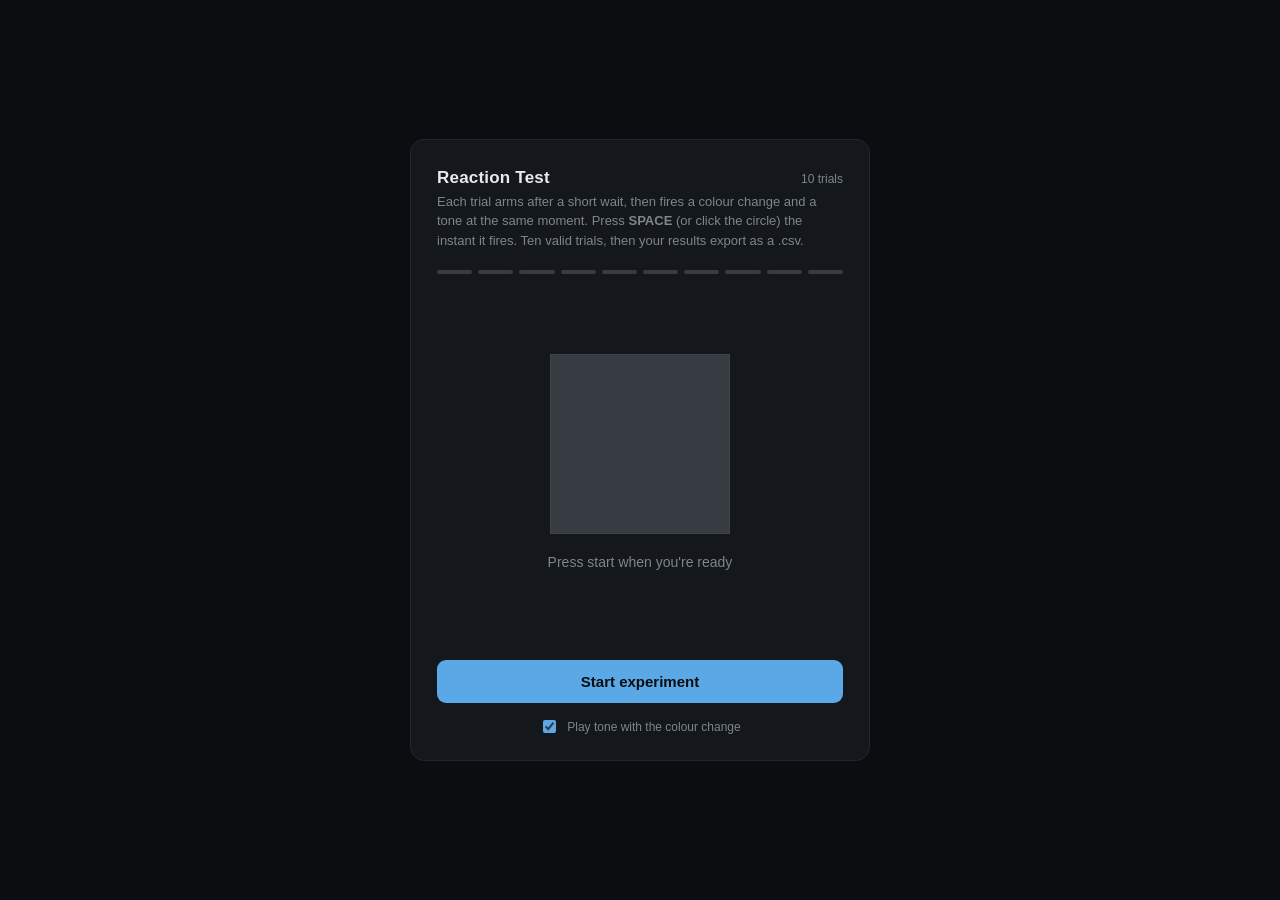
==== ReactionTimeExperiment/index.html @ 125cfa52 "added mission text element and initial script logic" ====
<!DOCTYPE html>
<html lang="en">
<head>
<meta charset="UTF-8">
<meta name="viewport" content="width=device-width, initial-scale=1">
<title>Reaction Test</title>
<link rel="stylesheet" href="style.css">
</head>
<body>

<div class="console">
  <div class="masthead">
    <h1>Reaction Test</h1>
    <span class="mode">10 trials</span>
  </div>
  <p class="subline" id="intro">
    Each trial arms after a short wait, then fires a colour change and a tone at the same
    moment. Press <strong>SPACE</strong> (or click the circle) the instant it fires. Ten valid
    trials, then your results export as a .csv.
  </p>

  <div class="ticks" id="ticks"></div>

  <div class="stage">
    <h2 class="mission-text" id="missionText"></h2>
    <div class="stimulus" id="stimulus" role="button" tabindex="0" aria-label="Reaction stimulus"></div>
    <div class="status" id="status">Press start when you're ready</div>
    <div class="readout" id="readout"></div>
  </div>

  <button class="btn" id="primaryBtn">Start experiment</button>

  <div id="resultsBlock" style="display:none;">
    <div class="stats">
      <div class="stat"><div class="v" id="statAvg">–</div><div class="l">avg ms</div></div>
      <div class="stat"><div class="v" id="statMin">–</div><div class="l">fastest</div></div>
      <div class="stat"><div class="v" id="statMax">–</div><div class="l">slowest</div></div>
    </div>
    <table class="results">
      <thead><tr><th>Trial</th><th class="num">Reaction (ms)</th></tr></thead>
      <tbody id="resultsBody"></tbody>
    </table>
    <div class="btn-row">
      <button class="btn secondary" id="restartBtn">Run again</button>
      <button class="btn" id="exportBtn">Export .csv</button>
    </div>
  </div>

  <label class="sound-toggle">
    <input type="checkbox" id="soundToggle" checked>
    Play tone with the colour change
  </label>
</div>

<script src="script.js"></script>
</body>
</html>
---- ReactionTimeExperiment/style.css ----
:root {
  --bg: #0B0D10;
  --panel: #14171B;
  --panel-border: #23272C;
  --text: #E7E9EA;
  --muted: #7C868F;
  --muted-dim: #4B535A;
  --idle: #363C42;
  --armed: #2E6DA8;
  --go: #F2C230;
  --good: #35C97B;
  --mid: #F2C230;
  --bad: #E5484D;
  --focus: #5AA9E6;
}

* { box-sizing: border-box; }

html, body { height: 100%; margin: 0; }

body {
  background: var(--bg);
  color: var(--text);
  font-family: -apple-system, BlinkMacSystemFont, "Segoe UI", Roboto, Helvetica, Arial, sans-serif;
  display: flex;
  align-items: center;
  justify-content: center;
  min-height: 100%;
  padding: 24px;
}

.console {
  width: 100%;
  max-width: 460px;
  background: var(--panel);
  border: 1px solid var(--panel-border);
  border-radius: 14px;
  padding: 28px 26px 24px;
}

.masthead {
  display: flex;
  align-items: baseline;
  justify-content: space-between;
  margin-bottom: 4px;
}
.masthead h1 { font-size: 17px; font-weight: 650; margin: 0; letter-spacing: 0.2px; }
.masthead .mode { font-size: 12px; color: var(--muted); }

.subline { font-size: 13px; color: var(--muted); margin: 0 0 20px; line-height: 1.5; }

.ticks { display: flex; gap: 6px; margin-bottom: 22px; }
.tick { flex: 1; height: 4px; border-radius: 2px; background: var(--idle); transition: background 0.25s ease; }
.tick.current { background: var(--muted); }
.tick.good { background: var(--good); }
.tick.mid { background: var(--mid); }
.tick.bad { background: var(--bad); }
.tick.miss { background: var(--muted-dim); }

.stage { display: flex;
  flex-direction: column; 
  align-items: center; 
  padding: 18px 0; 
  min-height: 220px;
}


/* This create the circle */
.stimulus {
  width: 180px;
  height: 180px;
  background: var(--idle);
  box-shadow: 0 0 0 1px rgba(255,255,255,0.04) inset;
  transition: background 0.06s linear, transform 0.15s ease;
  cursor: pointer;
  display: flex;
  align-items: center;
  justify-content: center;
  margin: 0 auto;
}
.stimulus:active { transform: scale(0.98); }
.stimulus.armed { background: var(--armed); }
.stimulus.go { background: var(--go); box-shadow: 0 0 40px 4px rgba(242,194,48,0.35); }
.stimulus.bad-flash { background: var(--bad); box-shadow: 0 0 32px 2px rgba(229,72,77,0.35); }

.status { margin-top: 20px; font-size: 14px; color: var(--muted); text-align: center; min-height: 20px; }
.status.emph { color: var(--text); font-weight: 600; }

.readout {
  margin-top: 6px;
  font-family: ui-monospace, "SF Mono", "Cascadia Mono", Menlo, Consolas, monospace;
  font-variant-numeric: tabular-nums;
  font-size: 34px;
  font-weight: 600;
  min-height: 42px;
  text-align: center;
}
.readout .unit { font-size: 15px; color: var(--muted); font-weight: 500; margin-left: 3px; }

.btn {
  width: 100%;
  margin-top: 20px;
  padding: 13px 16px;
  border-radius: 9px;
  border: none;
  background: var(--focus);
  color: #0B0D10;
  font-size: 15px;
  font-weight: 650;
  cursor: pointer;
}
.btn:focus-visible { outline: 2px solid var(--text); outline-offset: 2px; }
.btn.secondary { background: transparent; color: var(--text); border: 1px solid var(--panel-border); }
.btn-row { display: flex; gap: 10px; }
.btn-row .btn { margin-top: 0; }

table.results {
  width: 100%;
  border-collapse: collapse;
  margin: 16px 0 6px;
  font-size: 13px;
  font-family: ui-monospace, "SF Mono", "Cascadia Mono", Menlo, Consolas, monospace;
}
table.results th, table.results td { text-align: left; padding: 7px 4px; border-bottom: 1px solid var(--panel-border); }
table.results th { color: var(--muted); font-weight: 600; font-family: -apple-system, sans-serif; }
table.results td.num, table.results th.num { text-align: right; }
table.results tr.flag td { color: var(--bad); }

.stats { display: grid; grid-template-columns: repeat(3, 1fr); gap: 10px; margin: 18px 0 4px; }
.stat { background: rgba(255,255,255,0.02); border: 1px solid var(--panel-border); border-radius: 8px; padding: 10px 10px 8px; text-align: center; }
.stat .v {
  font-family: ui-monospace, "SF Mono", "Cascadia Mono", Menlo, Consolas, monospace;
  font-size: 19px;
  font-weight: 650;
}
.stat .l { font-size: 11px; color: var(--muted); margin-top: 2px; }

.sound-toggle {
  display: flex; align-items: center; justify-content: center; gap: 8px;
  font-size: 12px; color: var(--muted); margin-top: 14px; cursor: pointer; user-select: none;
}
.sound-toggle input { accent-color: var(--focus); }

@media (max-width: 420px) {
  .console { padding: 22px 18px 18px; }
  .stimulus { width: 130px; height: 130px; }
}

/*shape variations*/
.stimulus.square {
  border-radius: 0;
  width: 140px;
  height: 140px;
}

.stimulus.rectangle {
  border-radius: 6px;
  width: 170px;
  height: 90px;
}

.stimulus.circle {
  border-radius: 50%;
  width: 140px;
  height: 140px;
}

.stimulus.diamond {
  border-radius: 6px;
  transform: rotate(45deg);
  width: 110px;
  height: 110px;
}
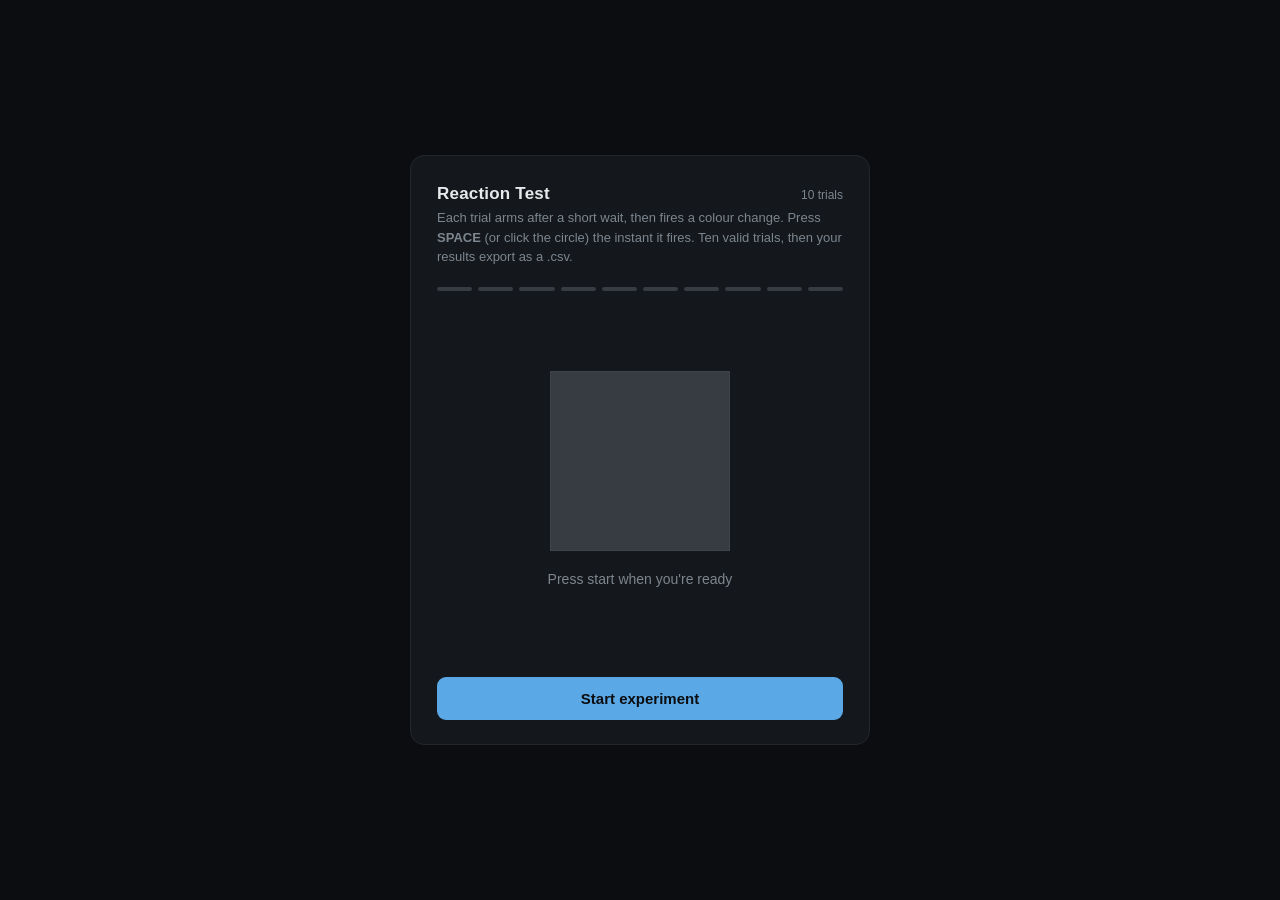
==== commit 840d3542: "remove sound" ====
--- a/ReactionTimeExperiment/index.html
+++ b/ReactionTimeExperiment/index.html
@@ -14,8 +14,7 @@
     <span class="mode">10 trials</span>
   </div>
   <p class="subline" id="intro">
-    Each trial arms after a short wait, then fires a colour change and a tone at the same
-    moment. Press <strong>SPACE</strong> (or click the circle) the instant it fires. Ten valid
+    Each trial arms after a short wait, then fires a colour change. Press <strong>SPACE</strong> (or click the circle) the instant it fires. Ten valid
     trials, then your results export as a .csv.
   </p>
 
@@ -45,11 +44,6 @@
       <button class="btn" id="exportBtn">Export .csv</button>
     </div>
   </div>
-
-  <label class="sound-toggle">
-    <input type="checkbox" id="soundToggle" checked>
-    Play tone with the colour change
-  </label>
 </div>
 
 <script src="script.js"></script>
--- a/ReactionTimeExperiment/style.css
+++ b/ReactionTimeExperiment/style.css
@@ -135,12 +135,6 @@
 }
 .stat .l { font-size: 11px; color: var(--muted); margin-top: 2px; }
 
-.sound-toggle {
-  display: flex; align-items: center; justify-content: center; gap: 8px;
-  font-size: 12px; color: var(--muted); margin-top: 14px; cursor: pointer; user-select: none;
-}
-.sound-toggle input { accent-color: var(--focus); }
-
 @media (max-width: 420px) {
   .console { padding: 22px 18px 18px; }
   .stimulus { width: 130px; height: 130px; }
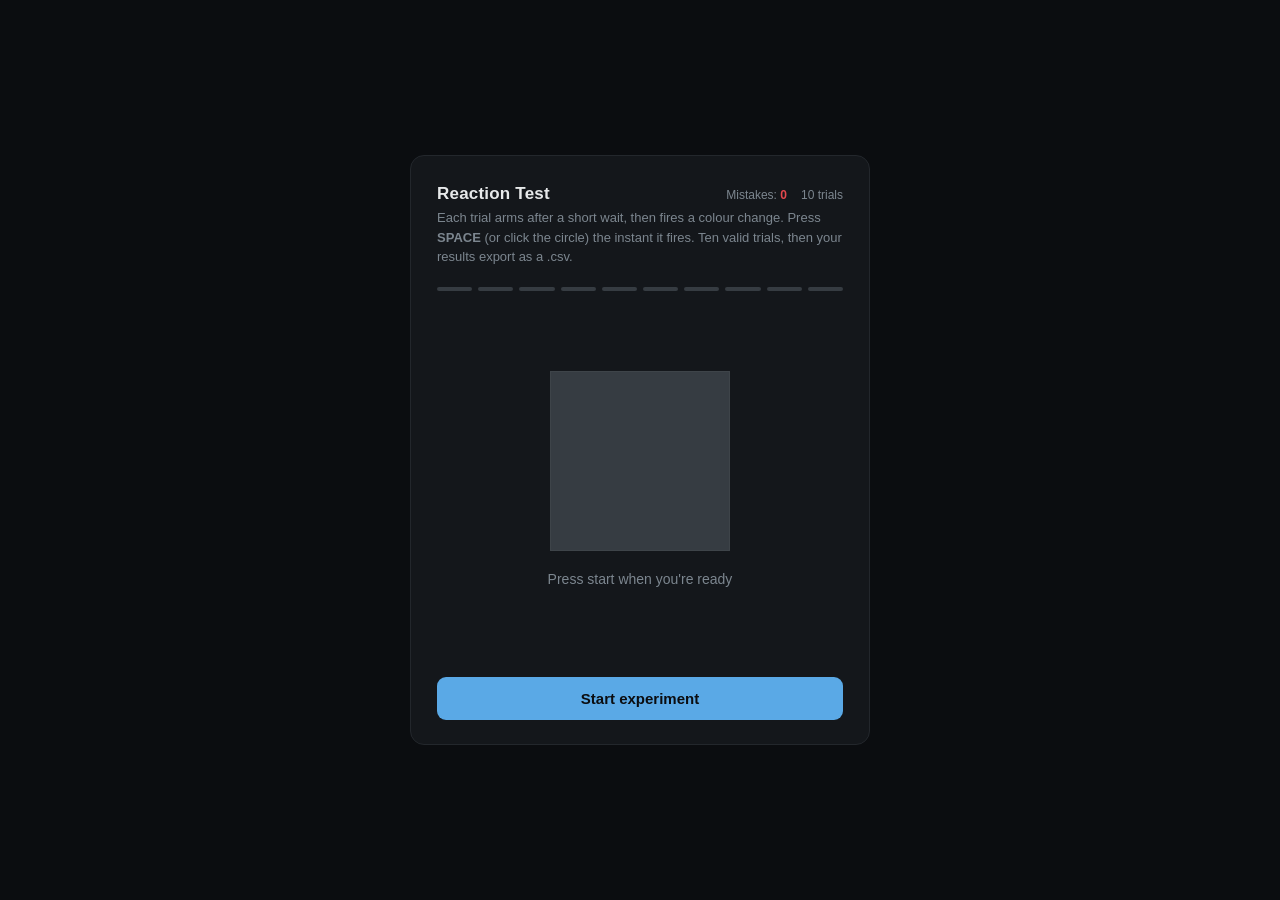
==== commit 74cd4c0b: "add mistake counter" ====
--- a/ReactionTimeExperiment/index.html
+++ b/ReactionTimeExperiment/index.html
@@ -11,7 +11,14 @@
 <div class="console">
   <div class="masthead">
     <h1>Reaction Test</h1>
-    <span class="mode">10 trials</span>
+
+    <div class="header-info">
+      <span class="mistakes">
+        Mistakes: <strong id="mistakeCount">0</strong>
+      </span>
+
+      <span class="mode">10 trials</span>
+    </div>
   </div>
   <p class="subline" id="intro">
     Each trial arms after a short wait, then fires a colour change. Press <strong>SPACE</strong> (or click the circle) the instant it fires. Ten valid
--- a/ReactionTimeExperiment/style.css
+++ b/ReactionTimeExperiment/style.css
@@ -69,6 +69,7 @@
 .stimulus {
   width: 180px;
   height: 180px;
+  flex: 0 0 180px;
   background: var(--idle);
   box-shadow: 0 0 0 1px rgba(255,255,255,0.04) inset;
   transition: background 0.06s linear, transform 0.15s ease;
@@ -137,31 +138,39 @@
 
 @media (max-width: 420px) {
   .console { padding: 22px 18px 18px; }
-  .stimulus { width: 130px; height: 130px; }
 }
 
 /*shape variations*/
 .stimulus.square {
-  border-radius: 0;
-  width: 140px;
-  height: 140px;
+  clip-path: inset(11.1%);
 }
 
 .stimulus.rectangle {
-  border-radius: 6px;
-  width: 170px;
-  height: 90px;
+  clip-path: inset(25% 2.8% round 6px);
 }
 
 .stimulus.circle {
-  border-radius: 50%;
-  width: 140px;
-  height: 140px;
+  clip-path: circle(38.9% at center);
 }
 
 .stimulus.diamond {
-  border-radius: 6px;
-  transform: rotate(45deg);
-  width: 110px;
-  height: 110px;
+  clip-path: polygon(50% 7%,
+    93% 50%,
+    50% 93%,
+    7% 50%);
+}
+
+.header-info {
+  display: flex;
+  align-items: center;
+  gap: 14px;
+}
+
+.mistakes {
+  font-size: 12px;
+  color: var(--muted);
+}
+
+.mistakes strong {
+  color: var(--bad);
 }
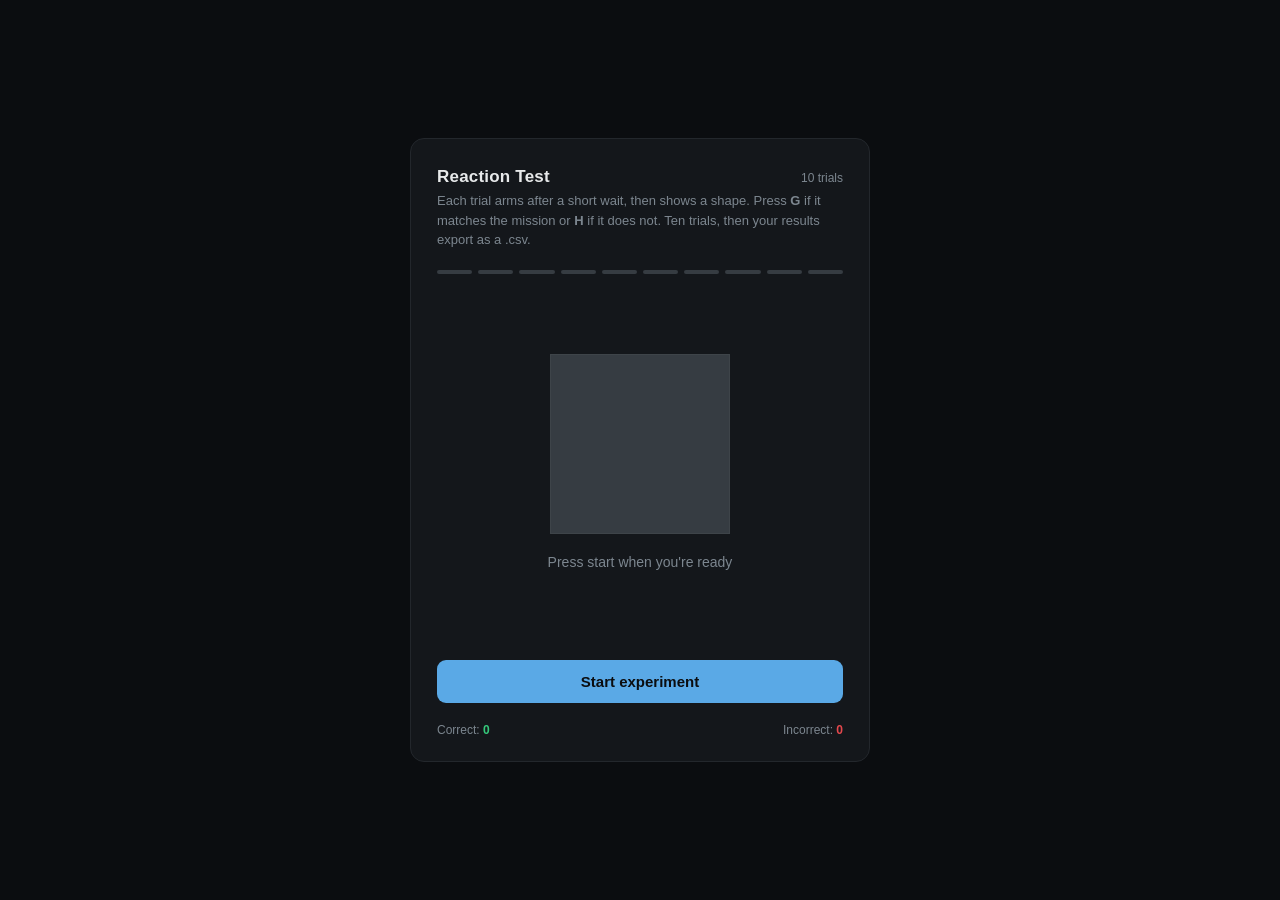
==== commit 1aff69b7: "Changed space to G/H responses and correct/incorrect counters" ====
--- a/ReactionTimeExperiment/index.html
+++ b/ReactionTimeExperiment/index.html
@@ -4,7 +4,7 @@
 <meta charset="UTF-8">
 <meta name="viewport" content="width=device-width, initial-scale=1">
 <title>Reaction Test</title>
-<link rel="stylesheet" href="style.css">
+<link rel="stylesheet" href="style.css?v=3">
 </head>
 <body>
 
@@ -13,23 +13,19 @@
     <h1>Reaction Test</h1>
 
     <div class="header-info">
-      <span class="mistakes">
-        Mistakes: <strong id="mistakeCount">0</strong>
-      </span>
-
       <span class="mode">10 trials</span>
     </div>
   </div>
   <p class="subline" id="intro">
-    Each trial arms after a short wait, then fires a colour change. Press <strong>SPACE</strong> (or click the circle) the instant it fires. Ten valid
-    trials, then your results export as a .csv.
+    Each trial arms after a short wait, then shows a shape. Press <strong>G</strong> if it matches the mission or <strong>H</strong> if it does not.
+    Ten trials, then your results export as a .csv.
   </p>
 
   <div class="ticks" id="ticks"></div>
 
   <div class="stage">
     <h2 class="mission-text" id="missionText"></h2>
-    <div class="stimulus" id="stimulus" role="button" tabindex="0" aria-label="Reaction stimulus"></div>
+    <div class="stimulus" id="stimulus" aria-label="Reaction stimulus"></div>
     <div class="status" id="status">Press start when you're ready</div>
     <div class="readout" id="readout"></div>
   </div>
@@ -51,8 +47,13 @@
       <button class="btn" id="exportBtn">Export .csv</button>
     </div>
   </div>
+
+  <div class="scoreboard" aria-live="polite">
+    <span class="correct-count">Correct: <strong id="correctCount">0</strong></span>
+    <span class="incorrect-count">Incorrect: <strong id="incorrectCount">0</strong></span>
+  </div>
 </div>
 
-<script src="script.js"></script>
+<script src="script.js?v=3"></script>
 </body>
 </html>
--- a/ReactionTimeExperiment/style.css
+++ b/ReactionTimeExperiment/style.css
@@ -73,13 +73,11 @@
   background: var(--idle);
   box-shadow: 0 0 0 1px rgba(255,255,255,0.04) inset;
   transition: background 0.06s linear, transform 0.15s ease;
-  cursor: pointer;
   display: flex;
   align-items: center;
   justify-content: center;
   margin: 0 auto;
 }
-.stimulus:active { transform: scale(0.98); }
 .stimulus.armed { background: var(--armed); }
 .stimulus.go { background: var(--go); box-shadow: 0 0 40px 4px rgba(242,194,48,0.35); }
 .stimulus.bad-flash { background: var(--bad); box-shadow: 0 0 32px 2px rgba(229,72,77,0.35); }
@@ -160,17 +158,75 @@
     7% 50%);
 }
 
+.stimulus.triangle {
+  clip-path: polygon(50% 10%, 
+  90% 90%, 
+  10% 90%);
+}
+
+.stimulus.pentagon {
+  clip-path: polygon(50% 5%,
+  100% 38%,
+  81% 100%,
+  19% 100%,
+  0% 38%);
+}
+
+.stimulus.hexagon {
+  clip-path: polygon(25% 5%,
+  75% 5%,
+  100% 50%,
+  75% 95%,
+  25% 95%,
+  0% 50%);
+}
+
+.stimulus.star {
+  clip-path: polygon(50% 0,
+  61% 35%,
+  98% 35%,
+  68% 57%,
+  79% 91%,
+  50% 70%,
+  21% 91%,
+  32% 57%,
+  2% 35%,
+  39% 35%);
+}
+
+.stimulus.oval {
+  clip-path: ellipse(40% 50% at 50% 50%);
+}
+
+.stimulus.rhombus {
+  clip-path: polygon(25% 0%,
+  100% 0%,
+  75% 100%,
+  0% 100%);
+}
+
 .header-info {
   display: flex;
   align-items: center;
   gap: 14px;
 }
 
-.mistakes {
+.scoreboard {
+  display: flex;
+  justify-content: space-between;
+  margin-top: 20px;
   font-size: 12px;
   color: var(--muted);
 }
 
-.mistakes strong {
+.scoreboard strong {
+  font-variant-numeric: tabular-nums;
+}
+
+.correct-count strong {
+  color: var(--good);
+}
+
+.incorrect-count strong {
   color: var(--bad);
 }
